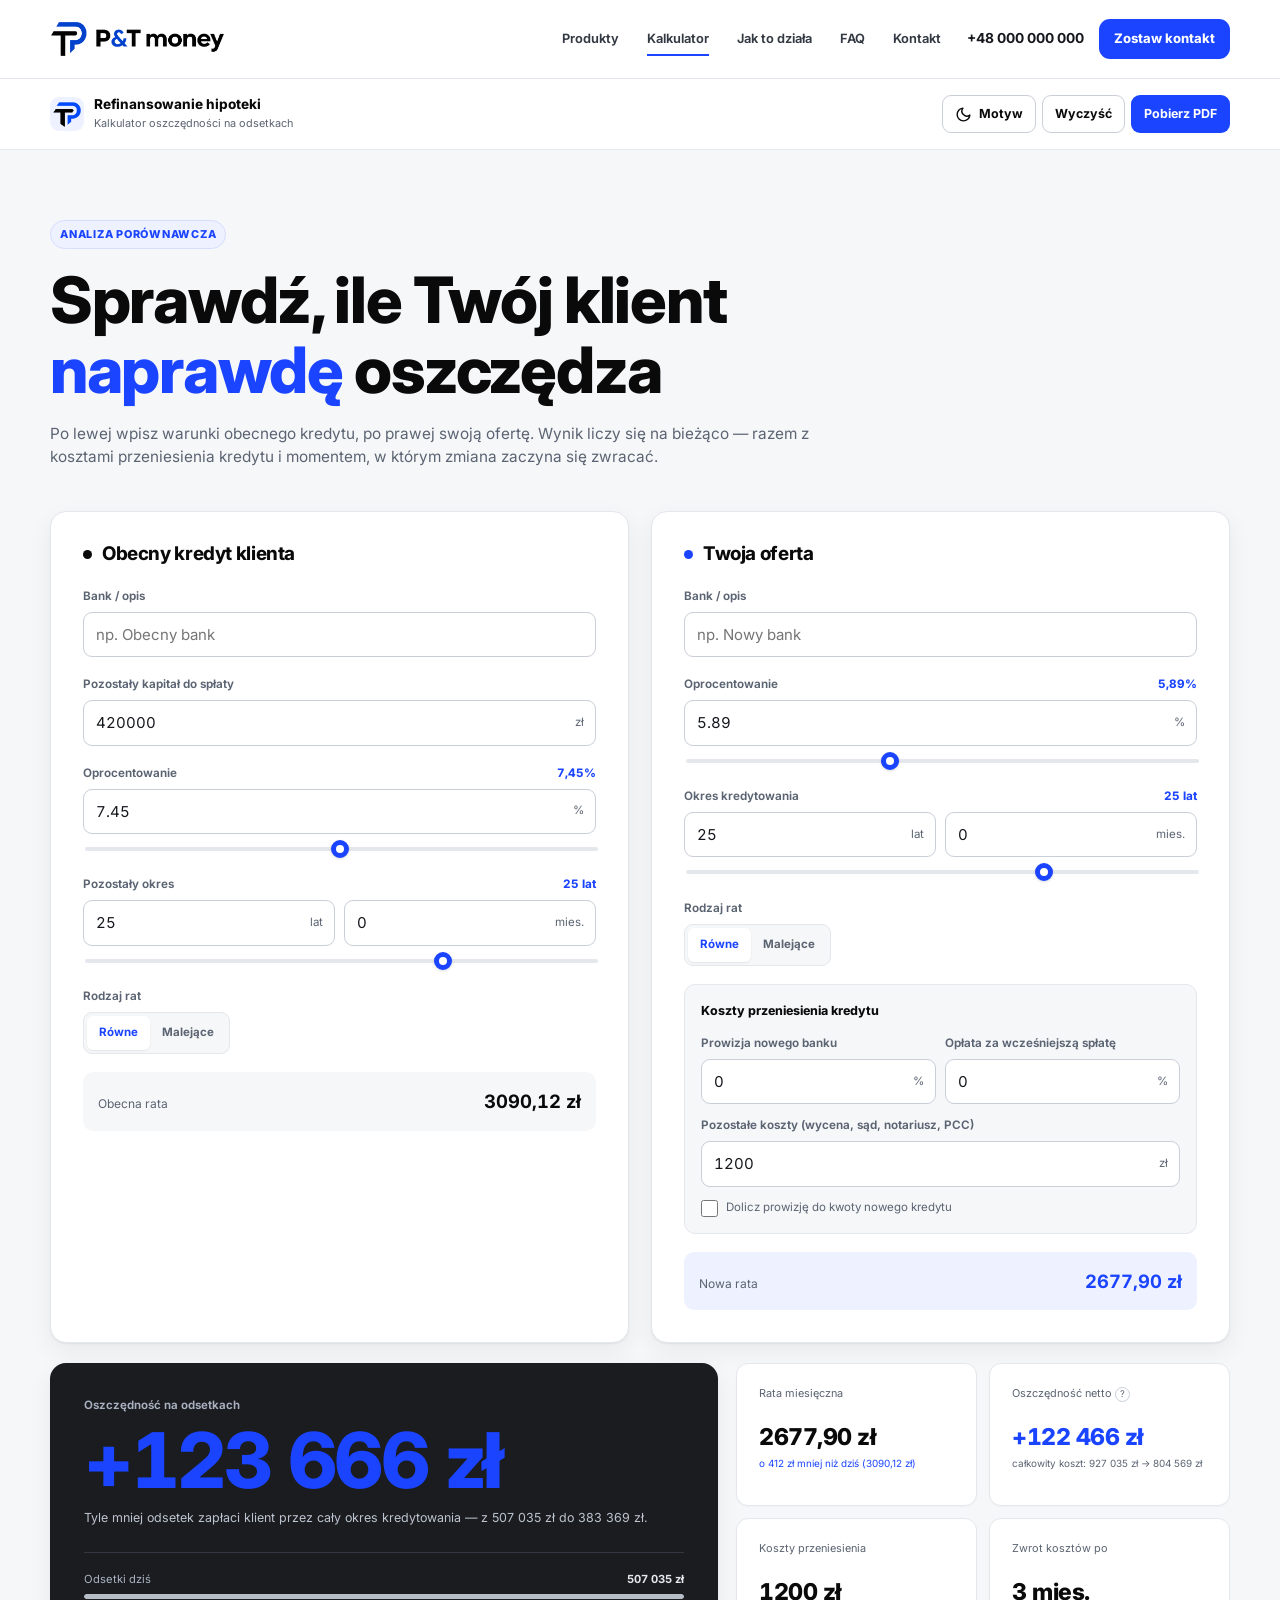
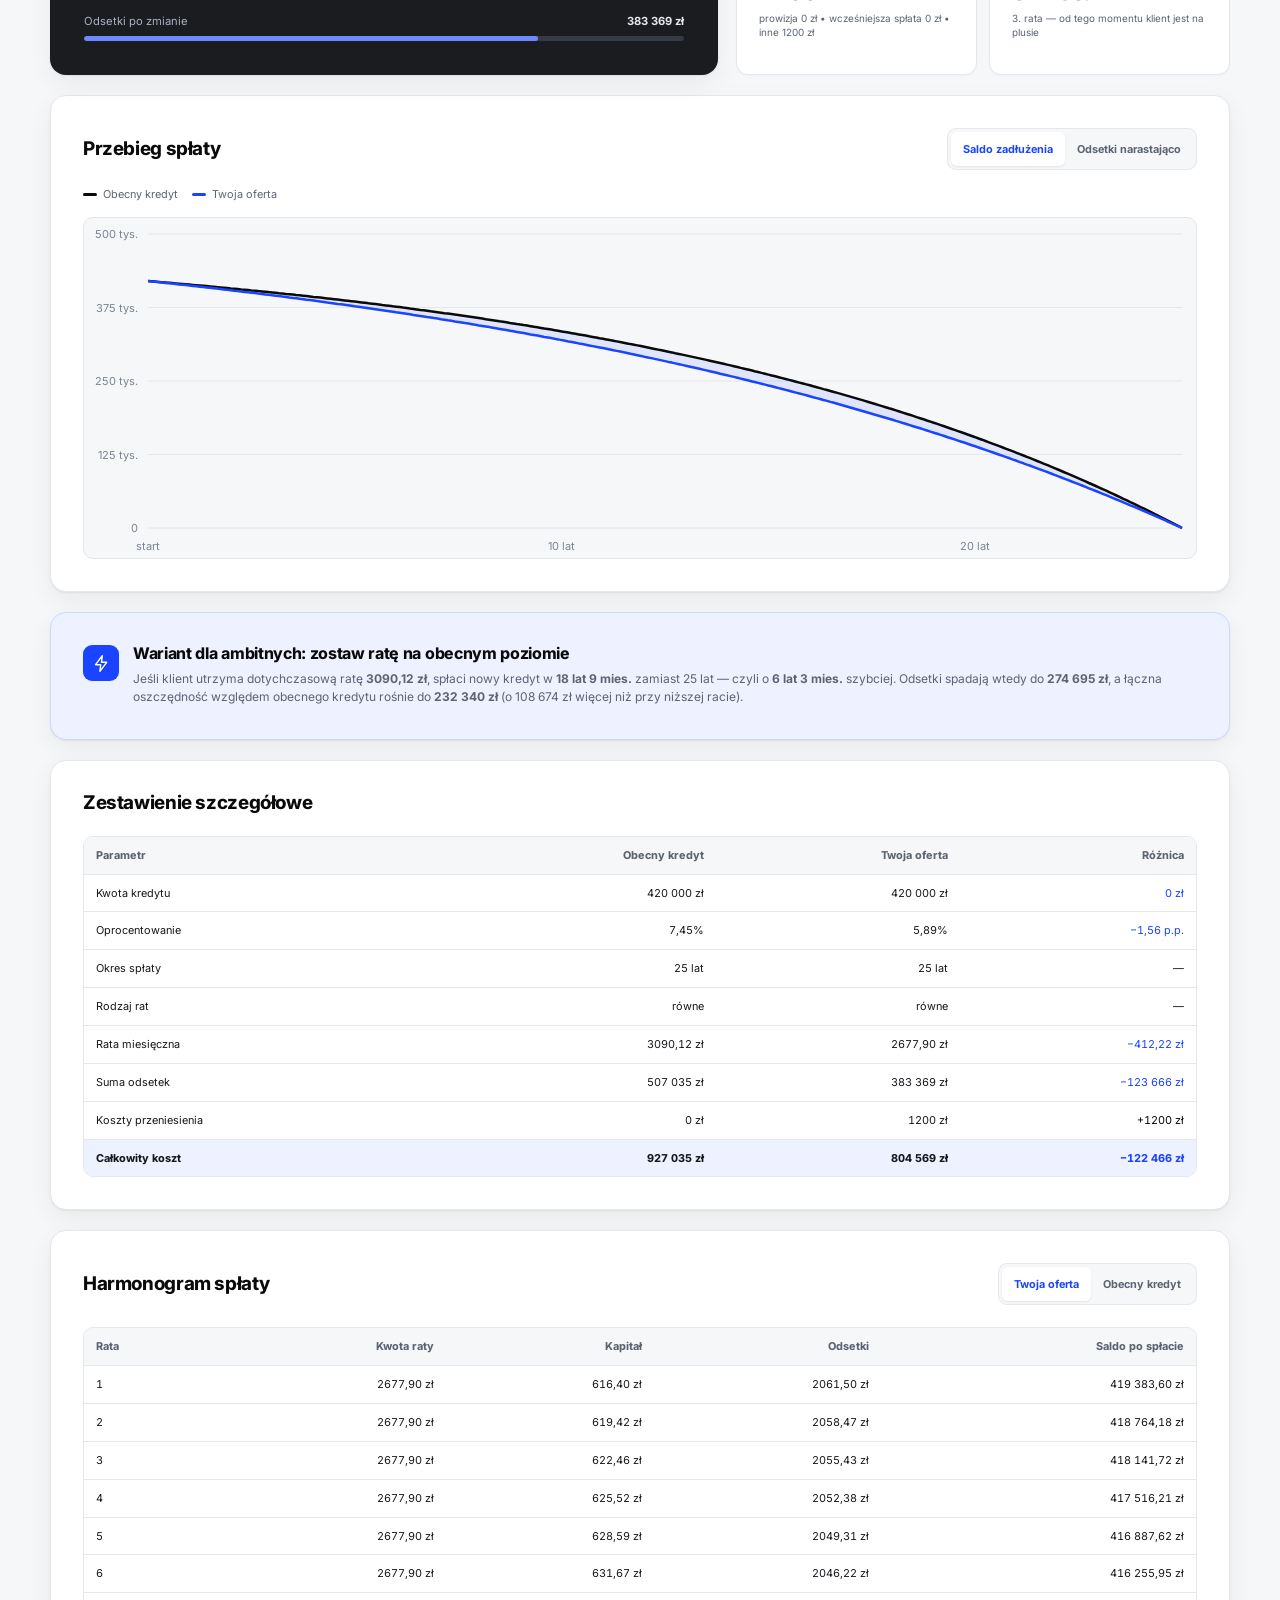
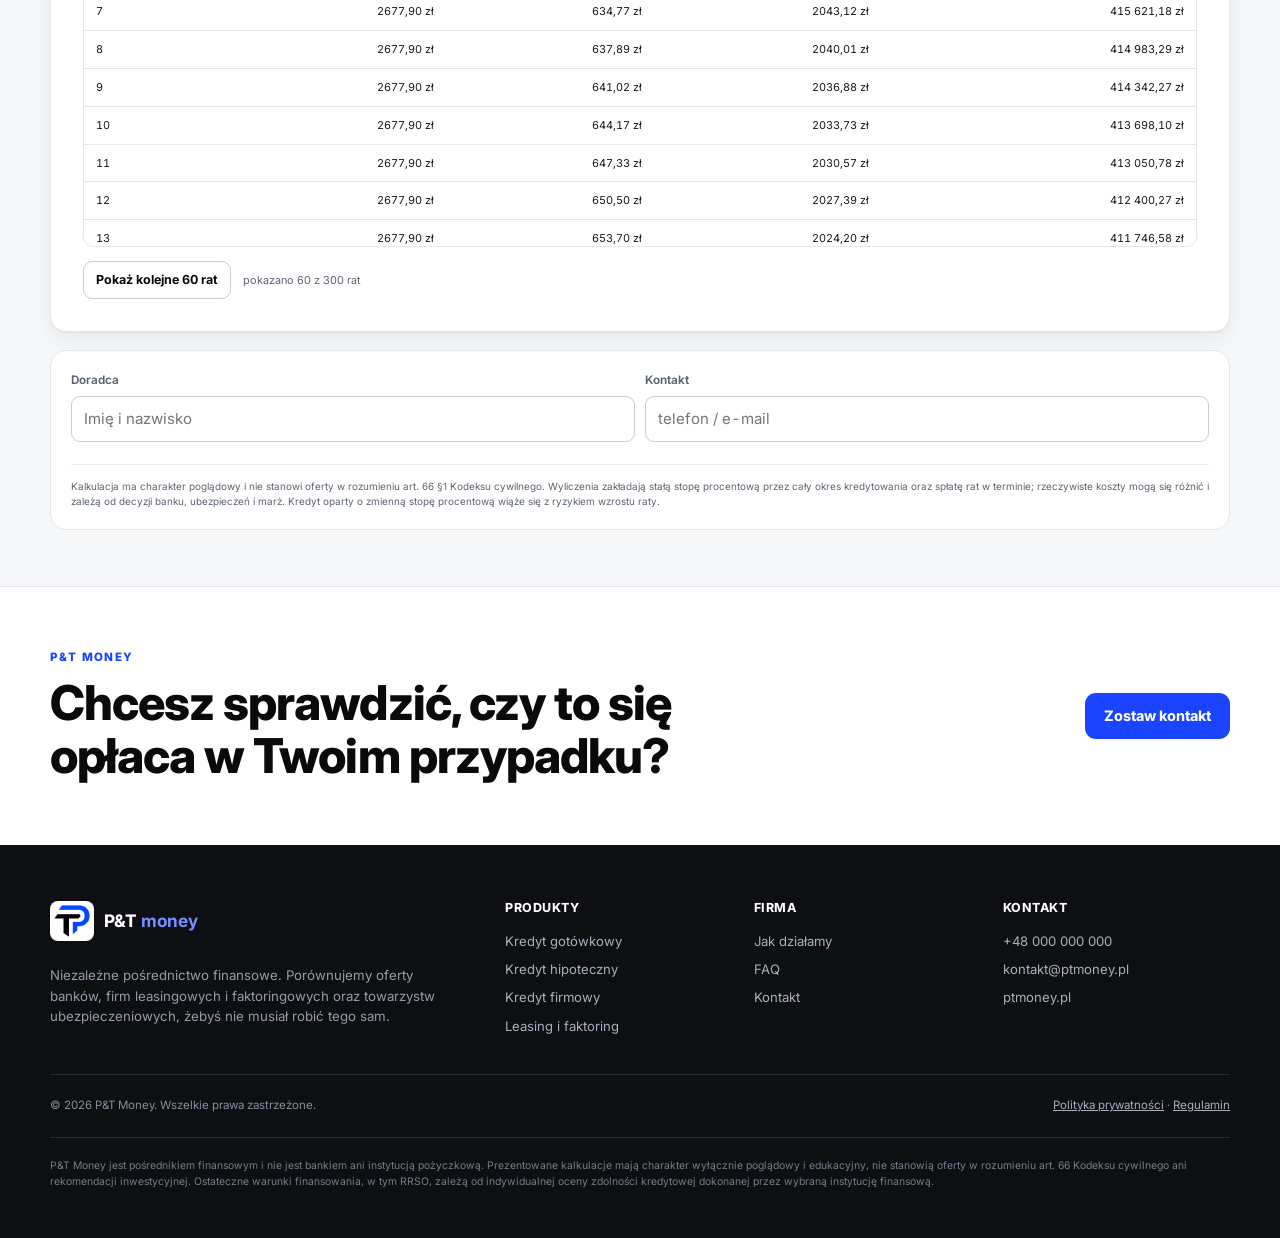
==== kalkulator.html @ 459fb67f "Add files via upload" ====
<!doctype html>
<html lang="pl">
<head>
  <meta charset="utf-8">
  <meta name="viewport" content="width=device-width, initial-scale=1">
  <title>Kalkulator refinansowania kredytu hipotecznego — P&amp;T Money</title>
  <meta name="description" content="Porównaj obecny kredyt hipoteczny z nową ofertą i zobacz, ile oszczędzasz na odsetkach, kosztach oraz kiedy refinansowanie zaczyna się zwracać.">
  <meta name="theme-color" content="#FFFFFF">
  <meta property="og:type" content="website">
  <meta property="og:locale" content="pl_PL">
  <meta property="og:title" content="Kalkulator refinansowania kredytu hipotecznego — P&amp;T Money">
  <meta property="og:description" content="Porównaj obecny kredyt hipoteczny z nową ofertą i policz realną oszczędność po kosztach przeniesienia.">
  <meta property="og:image" content="logo-horizontal.png">
  <link rel="preconnect" href="https://fonts.googleapis.com">
  <link rel="preconnect" href="https://fonts.gstatic.com" crossorigin>
  <link href="https://fonts.googleapis.com/css2?family=Inter:wght@400;500;600;700;800&amp;display=swap" rel="stylesheet">
  <link rel="stylesheet" href="kalkulator.css">
  <script type="application/ld+json">
  {
    "@context": "https://schema.org",
    "@type": "FinancialService",
    "name": "P&T Money",
    "url": "https://ptmoney.pl/",
    "email": "kontakt@ptmoney.pl",
    "telephone": "+48 000 000 000",
    "areaServed": {"@type": "Country", "name": "Polska"}
  }
  </script>
</head>
<body>
  <a class="skip-link" href="#calculatorMain">Przejdź do kalkulatora</a>

  <header class="site-header" id="top">
    <div class="site-container header-inner">
      <a class="site-brand" href="index.html" aria-label="P&amp;T Money — strona główna"><img src="logo-horizontal.png" alt="P&amp;T Money" width="174" height="36"></a>
      <nav class="desktop-nav" aria-label="Główna nawigacja">
        <a href="index.html#produkty">Produkty</a>
        <a href="kalkulator.html" aria-current="page">Kalkulator</a>
        <a href="index.html#jak-to-dziala">Jak to działa</a>
        <a href="index.html#faq">FAQ</a>
        <a href="index.html#kontakt">Kontakt</a>
      </nav>
      <div class="header-actions">
        <a class="header-phone" href="tel:+48000000000" aria-label="Zadzwoń: +48 000 000 000">+48 000 000 000</a>
        <a class="site-btn site-btn--primary site-btn--header" href="index.html#kontakt">Zostaw kontakt</a>
        <button class="menu-toggle" id="menuToggle" type="button" aria-label="Otwórz menu" aria-expanded="false" aria-controls="mobileNav"><span></span><span></span><span></span></button>
      </div>
    </div>
    <nav class="mobile-nav" id="mobileNav" aria-label="Nawigacja mobilna" hidden>
      <div class="site-container mobile-nav-inner">
        <a href="index.html#produkty">Produkty</a><a href="kalkulator.html">Kalkulator</a><a href="index.html#jak-to-dziala">Jak to działa</a><a href="index.html#faq">FAQ</a><a href="index.html#kontakt">Kontakt</a><a href="tel:+48000000000">Zadzwoń</a>
      </div>
    </nav>
  </header>

  <div class="calc-toolbar" aria-label="Narzędzia kalkulatora">
    <div class="wrap topbar__inner">
      <div class="brand">
        <div class="brand__mark" aria-hidden="true"><img src="logo-mark.png" alt=""></div>
        <div><div class="brand__name">Refinansowanie hipoteki</div><div class="brand__sub">Kalkulator oszczędności na odsetkach</div></div>
      </div>
      <div class="topbar__actions">
        <button class="btn btn--ghost" id="themeBtn" type="button" title="Zmień motyw" aria-label="Zmień motyw"><span class="ico" id="themeIco" aria-hidden="true"></span><span class="btn__txt">Motyw</span></button>
        <button class="btn btn--ghost" id="resetBtn" type="button">Wyczyść</button>
        <button class="btn btn--primary" id="printBtn" type="button">Pobierz PDF</button>
      </div>
    </div>
  </div>

  <main class="wrap" id="calculatorMain">
    <section class="hero">
      <span class="pill">Analiza porównawcza</span>
      <h1>Sprawdź, ile Twój klient <em>naprawdę</em> oszczędza</h1>
      <p>Po lewej wpisz warunki obecnego kredytu, po prawej swoją ofertę. Wynik liczy się na bieżąco — razem z kosztami przeniesienia kredytu i momentem, w którym zmiana zaczyna się zwracać.</p>
    </section>

    <section class="grid-2" aria-label="Dane wejściowe">
      <article class="card card--current">
        <div class="card__head"><span class="dot dot--current"></span><h2>Obecny kredyt klienta</h2></div>
        <label class="field"><span class="field__lab">Bank / opis</span><input type="text" id="cName" placeholder="np. Obecny bank" autocomplete="off"></label>
        <label class="field"><span class="field__lab">Pozostały kapitał do spłaty</span><div class="input-unit"><input type="number" id="cAmount" value="420000" min="0" step="1000" inputmode="numeric"><span class="unit">zł</span></div></label>
        <div class="field"><span class="field__lab">Oprocentowanie <b class="val" id="cRateVal">7,45%</b></span><div class="input-unit"><input type="number" id="cRate" value="7.45" min="0" max="25" step="0.01" inputmode="decimal"><span class="unit">%</span></div><input type="range" class="slider" id="cRateS" value="7.45" min="0" max="15" step="0.05" aria-label="Oprocentowanie obecne"></div>
        <div class="field"><span class="field__lab">Pozostały okres <b class="val" id="cTermVal">25 lat</b></span><div class="row-2"><div class="input-unit"><input type="number" id="cYears" value="25" min="0" max="40" step="1" inputmode="numeric"><span class="unit">lat</span></div><div class="input-unit"><input type="number" id="cMonths" value="0" min="0" max="11" step="1" inputmode="numeric"><span class="unit">mies.</span></div></div><input type="range" class="slider" id="cYearsS" value="25" min="1" max="35" step="1" aria-label="Okres obecny"></div>
        <div class="field"><span class="field__lab">Rodzaj rat</span><div class="seg" id="cType" role="group" aria-label="Rodzaj rat obecnego kredytu"><button type="button" class="seg__btn is-on" data-v="annuity">Równe</button><button type="button" class="seg__btn" data-v="decreasing">Malejące</button></div></div>
        <div class="mini"><span>Obecna rata</span><b id="cPayment">—</b></div>
      </article>

      <article class="card card--new">
        <div class="card__head"><span class="dot dot--new"></span><h2>Twoja oferta</h2></div>
        <label class="field"><span class="field__lab">Bank / opis</span><input type="text" id="nName" placeholder="np. Nowy bank" autocomplete="off"></label>
        <div class="field"><span class="field__lab">Oprocentowanie <b class="val" id="nRateVal">5,89%</b></span><div class="input-unit"><input type="number" id="nRate" value="5.89" min="0" max="25" step="0.01" inputmode="decimal"><span class="unit">%</span></div><input type="range" class="slider" id="nRateS" value="5.89" min="0" max="15" step="0.05" aria-label="Oprocentowanie nowe"></div>
        <div class="field"><span class="field__lab">Okres kredytowania <b class="val" id="nTermVal">25 lat</b></span><div class="row-2"><div class="input-unit"><input type="number" id="nYears" value="25" min="0" max="40" step="1" inputmode="numeric"><span class="unit">lat</span></div><div class="input-unit"><input type="number" id="nMonths" value="0" min="0" max="11" step="1" inputmode="numeric"><span class="unit">mies.</span></div></div><input type="range" class="slider" id="nYearsS" value="25" min="1" max="35" step="1" aria-label="Okres nowy"></div>
        <div class="field"><span class="field__lab">Rodzaj rat</span><div class="seg" id="nType" role="group" aria-label="Rodzaj rat nowego kredytu"><button type="button" class="seg__btn is-on" data-v="annuity">Równe</button><button type="button" class="seg__btn" data-v="decreasing">Malejące</button></div></div>
        <div class="costs"><div class="costs__head">Koszty przeniesienia kredytu</div><div class="row-2"><label class="field field--tight"><span class="field__lab">Prowizja nowego banku</span><div class="input-unit"><input type="number" id="nFeePct" value="0" min="0" max="10" step="0.1" inputmode="decimal"><span class="unit">%</span></div></label><label class="field field--tight"><span class="field__lab">Opłata za wcześniejszą spłatę</span><div class="input-unit"><input type="number" id="cEarlyPct" value="0" min="0" max="10" step="0.1" inputmode="decimal"><span class="unit">%</span></div></label></div><label class="field field--tight"><span class="field__lab">Pozostałe koszty (wycena, sąd, notariusz, PCC)</span><div class="input-unit"><input type="number" id="nOther" value="1200" min="0" step="100" inputmode="numeric"><span class="unit">zł</span></div></label><label class="check"><input type="checkbox" id="nCredited"><span>Dolicz prowizję do kwoty nowego kredytu</span></label></div>
        <div class="mini mini--new"><span>Nowa rata</span><b id="nPayment">—</b></div>
      </article>
    </section>

    <section class="results" aria-label="Wyniki">
      <div class="headline" id="headline"><div class="headline__lab">Oszczędność na odsetkach</div><div class="headline__big" id="hSavings">—</div><div class="headline__sub" id="hSub">Uzupełnij dane, aby zobaczyć wynik</div><div class="headline__bars"><div class="hbar"><div class="hbar__lab"><span>Odsetki dziś</span><b id="hIntA">—</b></div><div class="hbar__track"><i class="hbar__fill hbar__fill--a" id="hFillA"></i></div></div><div class="hbar"><div class="hbar__lab"><span>Odsetki po zmianie</span><b id="hIntB">—</b></div><div class="hbar__track"><i class="hbar__fill hbar__fill--b" id="hFillB"></i></div></div></div></div>
      <div class="kpis"><div class="kpi"><div class="kpi__lab">Rata miesięczna</div><div class="kpi__val" id="kPay">—</div><div class="kpi__note" id="kPayNote">—</div></div><div class="kpi"><div class="kpi__lab">Oszczędność netto <span class="hint" title="Oszczędność na odsetkach pomniejszona o koszty przeniesienia kredytu">?</span></div><div class="kpi__val" id="kNet">—</div><div class="kpi__note" id="kNetNote">—</div></div><div class="kpi"><div class="kpi__lab">Koszty przeniesienia</div><div class="kpi__val" id="kCost">—</div><div class="kpi__note" id="kCostNote">—</div></div><div class="kpi"><div class="kpi__lab">Zwrot kosztów po</div><div class="kpi__val" id="kBE">—</div><div class="kpi__note" id="kBENote">—</div></div></div>
    </section>

    <section class="card card--wide"><div class="card__head card__head--row"><h2>Przebieg spłaty</h2><div class="seg seg--sm" id="chartMode" role="group" aria-label="Tryb wykresu"><button type="button" class="seg__btn is-on" data-v="balance">Saldo zadłużenia</button><button type="button" class="seg__btn" data-v="interest">Odsetki narastająco</button></div></div><div class="legend"><span><i class="lg lg--a"></i><span id="legA">Obecny kredyt</span></span><span><i class="lg lg--b"></i><span id="legB">Twoja oferta</span></span></div><div class="chart-box"><svg id="chart" viewBox="0 0 900 340" preserveAspectRatio="none" role="img" aria-label="Wykres porównawczy"></svg><div class="tip" id="tip" hidden></div></div></section>

    <section class="card card--wide bonus" id="bonus" hidden><div class="bonus__ico" aria-hidden="true"><svg viewBox="0 0 24 24" fill="none" stroke="currentColor" stroke-width="1.8" stroke-linecap="round" stroke-linejoin="round"><path d="M13 2 4.5 13.5H11l-1 8.5 8.5-11.5H12l1-8.5Z"></path></svg></div><div class="bonus__body"><h3>Wariant dla ambitnych: zostaw ratę na obecnym poziomie</h3><p id="bonusTxt">—</p></div></section>

    <section class="card card--wide"><div class="card__head"><h2>Zestawienie szczegółowe</h2></div><div class="table-scroll"><table class="cmp"><thead><tr><th>Parametr</th><th id="thA">Obecny kredyt</th><th id="thB">Twoja oferta</th><th>Różnica</th></tr></thead><tbody id="cmpBody"></tbody></table></div></section>

    <section class="card card--wide"><div class="card__head card__head--row"><h2>Harmonogram spłaty</h2><div class="seg seg--sm" id="schedMode" role="group" aria-label="Harmonogram kredytu"><button type="button" class="seg__btn is-on" data-v="B">Twoja oferta</button><button type="button" class="seg__btn" data-v="A">Obecny kredyt</button></div></div><div class="table-scroll table-scroll--tall"><table class="sched"><thead><tr><th>Rata</th><th>Kwota raty</th><th>Kapitał</th><th>Odsetki</th><th>Saldo po spłacie</th></tr></thead><tbody id="schedBody"></tbody></table></div><div class="more"><button type="button" class="btn btn--ghost" id="moreBtn">Pokaż kolejne 60 rat</button><span class="more__info" id="moreInfo"></span></div></section>

    <footer class="foot calc-print-foot"><div class="foot__adv"><label class="field field--tight"><span class="field__lab">Doradca</span><input type="text" id="advName" placeholder="Imię i nazwisko" autocomplete="off"></label><label class="field field--tight"><span class="field__lab">Kontakt</span><input type="text" id="advContact" placeholder="telefon / e-mail" autocomplete="off"></label></div><p class="disclaimer">Kalkulacja ma charakter poglądowy i nie stanowi oferty w rozumieniu art. 66 §1 Kodeksu cywilnego. Wyliczenia zakładają stałą stopę procentową przez cały okres kredytowania oraz spłatę rat w terminie; rzeczywiste koszty mogą się różnić i zależą od decyzji banku, ubezpieczeń i marż. Kredyt oparty o zmienną stopę procentową wiąże się z ryzykiem wzrostu raty.</p></footer>
  </main>

  <section class="calc-cta" aria-labelledby="calcCtaTitle"><div class="site-container calc-cta-inner"><div><p class="site-eyebrow">P&amp;T Money</p><h2 id="calcCtaTitle">Chcesz sprawdzić, czy to się opłaca w Twoim przypadku?</h2></div><a class="site-btn site-btn--primary" href="index.html#kontakt">Zostaw kontakt</a></div></section>

  <footer class="site-footer">
    <div class="site-container">
      <div class="footer-grid">
        <div class="footer-brand"><a class="footer-logo" href="index.html" aria-label="P&amp;T Money — strona główna"><img src="logo-mark.png" alt="" width="46" height="42"><span>P&amp;T <strong>money</strong></span></a><p>Niezależne pośrednictwo finansowe. Porównujemy oferty banków, firm leasingowych i faktoringowych oraz towarzystw ubezpieczeniowych, żebyś nie musiał robić tego sam.</p></div>
        <div class="footer-col"><h2>Produkty</h2><a href="index.html#produkty">Kredyt gotówkowy</a><a href="index.html#produkty">Kredyt hipoteczny</a><a href="index.html#produkty">Kredyt firmowy</a><a href="index.html#produkty">Leasing i faktoring</a></div>
        <div class="footer-col"><h2>Firma</h2><a href="index.html#jak-to-dziala">Jak działamy</a><a href="index.html#faq">FAQ</a><a href="index.html#kontakt">Kontakt</a></div>
        <div class="footer-col"><h2>Kontakt</h2><a href="tel:+48000000000">+48 000 000 000</a><a href="mailto:kontakt@ptmoney.pl">kontakt@ptmoney.pl</a><a href="https://ptmoney.pl/">ptmoney.pl</a></div>
      </div>
      <div class="footer-bottom"><p>© 2026 P&amp;T Money. Wszelkie prawa zastrzeżone.</p><p><a href="polityka-prywatnosci.html">Polityka prywatności</a> · <a href="regulamin.html">Regulamin</a></p></div>
      <p class="footer-disclaimer">P&amp;T Money jest pośrednikiem finansowym i nie jest bankiem ani instytucją pożyczkową. Prezentowane kalkulacje mają charakter wyłącznie poglądowy i edukacyjny, nie stanowią oferty w rozumieniu art. 66 Kodeksu cywilnego ani rekomendacji inwestycyjnej. Ostateczne warunki finansowania, w tym RRSO, zależą od indywidualnej oceny zdolności kredytowej dokonanej przez wybraną instytucję finansową.</p>
    </div>
  </footer>

  <div class="mobile-bottom-bar"><a class="site-btn site-btn--ghost" href="tel:+48000000000">Zadzwoń</a><a class="site-btn site-btn--primary" href="index.html#kontakt">Zostaw kontakt</a></div>

  <script>
    (() => {
      const btn = document.getElementById('menuToggle');
      const nav = document.getElementById('mobileNav');
      if (!btn || !nav) return;
      const close = () => { btn.setAttribute('aria-expanded','false'); btn.setAttribute('aria-label','Otwórz menu'); nav.hidden = true; document.body.classList.remove('menu-open'); };
      btn.addEventListener('click', () => { const open = btn.getAttribute('aria-expanded') === 'true'; btn.setAttribute('aria-expanded', String(!open)); btn.setAttribute('aria-label', open ? 'Otwórz menu' : 'Zamknij menu'); nav.hidden = open; document.body.classList.toggle('menu-open', !open); });
      nav.querySelectorAll('a').forEach(a => a.addEventListener('click', close));
      window.addEventListener('resize', () => { if (innerWidth >= 900) close(); }, { passive:true });
    })();
  </script>
  <script src="kalkulator.js"></script>
</body>
</html>
---- kalkulator.css ----
:root {
  --white: #FFFFFF;
  --off-white: #F6F7F9;
  --ink: #0A0A0B;
  --ink-soft: #1A1C20;
  --text: #16181D;
  --text-muted: #5B6472;
  --line: #E4E7EC;
  --line-strong: #C9CED7;
  --blue: #1A44FF;
  --blue-dark: #0F2FD4;
  --blue-tint: #EEF1FF;
  --surface: #FFFFFF;
  --surface-2: #F6F7F9;
  --ink-2: #343A43;
  --ink-3: #7A8493;
  --a: #0A0A0B;
  --b: #1A44FF;
  --shadow: 0 1px 2px rgba(10,10,11,.06), 0 8px 24px rgba(10,10,11,.06);
  --shadow-hover: 0 2px 4px rgba(10,10,11,.06), 0 16px 34px rgba(10,10,11,.09);
  --radius: 14px;
  --radius-lg: 16px;
  --ease: cubic-bezier(.22,.7,.2,1);
  --header-h: 72px;
}

[data-theme="dark"] {
  color-scheme: dark;
  --white: #111318;
  --off-white: #0D0F13;
  --ink: #F7F8FA;
  --ink-soft: #090A0D;
  --text: #EEF0F4;
  --text-muted: #A4ADBA;
  --line: #292D35;
  --line-strong: #3B414C;
  --blue: #6E89FF;
  --blue-dark: #8AA0FF;
  --blue-tint: #17204A;
  --surface: #14171C;
  --surface-2: #0F1116;
  --ink-2: #C8CED8;
  --ink-3: #8F98A6;
  --a: #D5D9E0;
  --b: #6E89FF;
  --shadow: 0 1px 2px rgba(0,0,0,.24), 0 8px 24px rgba(0,0,0,.18);
  --shadow-hover: 0 2px 4px rgba(0,0,0,.28), 0 16px 34px rgba(0,0,0,.24);
}

* { box-sizing: border-box; }
html { scroll-behavior: smooth; }
body {
  margin: 0;
  background: var(--off-white);
  color: var(--text);
  font-family: Inter, ui-sans-serif, system-ui, -apple-system, BlinkMacSystemFont, "Segoe UI", sans-serif;
  font-size: 15px;
  line-height: 1.55;
  -webkit-font-smoothing: antialiased;
  text-rendering: optimizeLegibility;
}
body.menu-open { overflow: hidden; }
button, input, select, textarea { font: inherit; }
a { color: inherit; }
img, svg { display: block; max-width: 100%; }
[hidden] { display: none !important; }
::selection { background: var(--blue); color: #fff; }

h1, h2, h3 { margin-top: 0; color: var(--ink); letter-spacing: -.02em; line-height: 1.1; }
h1 { font-size: clamp(2.25rem, 7vw, 4rem); font-weight: 800; }
h2 { font-size: 1.18rem; font-weight: 750; }
h3 { font-size: 1rem; font-weight: 750; }
:focus-visible { outline: 3px solid color-mix(in srgb, var(--blue) 32%, transparent); outline-offset: 3px; }

.wrap { width: min(100% - 32px, 1180px); margin-inline: auto; }
.site-container { width: min(100% - 32px, 1180px); margin-inline: auto; }
.skip-link { position: fixed; z-index: 1000; left: 16px; top: 12px; transform: translateY(-160%); padding: 10px 14px; border-radius: 8px; background: var(--ink-soft); color: #fff; font-weight: 700; text-decoration: none; }
.skip-link:focus { transform: translateY(0); }

/* Shared site header */
.site-header { position: sticky; top: 0; z-index: 500; min-height: var(--header-h); background: color-mix(in srgb, var(--white) 92%, transparent); border-bottom: 1px solid var(--line); backdrop-filter: blur(16px); -webkit-backdrop-filter: blur(16px); }
.header-inner { min-height: var(--header-h); display: flex; align-items: center; justify-content: space-between; gap: 18px; }
.site-brand { display: inline-flex; align-items: center; flex: 0 0 auto; text-decoration: none; }
.site-brand img { height: 34px; width: auto; }
[data-theme="dark"] .site-brand { padding: 4px 7px; border-radius: 8px; background: #fff; }
.desktop-nav { display: none; }
.header-actions { margin-left: auto; display: flex; align-items: center; gap: 10px; }
.header-phone { display: none; font-size: .86rem; font-weight: 700; text-decoration: none; }
.site-btn { min-height: 46px; display: inline-flex; align-items: center; justify-content: center; border: 1px solid transparent; border-radius: 11px; padding: 12px 18px; font-size: .9rem; font-weight: 750; line-height: 1; text-decoration: none; cursor: pointer; transition: transform .2s var(--ease), background .2s var(--ease), border-color .2s var(--ease); }
.site-btn:hover { transform: translateY(-2px); }
.site-btn--primary { background: var(--blue); color: #fff; }
.site-btn--primary:hover { background: var(--blue-dark); }
.site-btn--ghost { background: var(--surface); color: var(--ink); border-color: var(--line-strong); }
.site-btn--header { display: none; min-height: 40px; padding: 10px 14px; font-size: .82rem; }
.menu-toggle { width: 44px; height: 44px; display: grid; place-content: center; gap: 5px; border: 1px solid var(--line); border-radius: 10px; background: var(--surface); cursor: pointer; }
.menu-toggle span { width: 20px; height: 1.5px; background: var(--ink); transition: transform .22s var(--ease), opacity .22s var(--ease); }
.menu-toggle[aria-expanded="true"] span:nth-child(1) { transform: translateY(6.5px) rotate(45deg); }
.menu-toggle[aria-expanded="true"] span:nth-child(2) { opacity: 0; }
.menu-toggle[aria-expanded="true"] span:nth-child(3) { transform: translateY(-6.5px) rotate(-45deg); }
.mobile-nav { background: var(--surface); border-top: 1px solid var(--line); box-shadow: var(--shadow); }
.mobile-nav-inner { padding-block: 10px 18px; display: grid; }
.mobile-nav a { padding: 13px 4px; border-bottom: 1px solid var(--line); font-weight: 650; text-decoration: none; }
.mobile-nav a:last-child { border-bottom: 0; color: var(--blue); }

/* Calculator toolbar */
.calc-toolbar { position: relative; z-index: 50; background: var(--surface); border-bottom: 1px solid var(--line); }
.topbar__inner { min-height: 70px; display: flex; align-items: center; justify-content: space-between; gap: 14px; padding-block: 10px; }
.brand { min-width: 0; display: flex; align-items: center; gap: 10px; }
.brand__mark { width: 34px; height: 34px; flex: 0 0 auto; display: grid; place-items: center; border-radius: 9px; background: var(--blue-tint); overflow: hidden; }
.brand__mark img { width: 28px; height: 25px; object-fit: contain; }
.brand__name { color: var(--ink); font-size: .85rem; font-weight: 750; line-height: 1.2; }
.brand__sub { display: none; color: var(--text-muted); font-size: .68rem; margin-top: 2px; }
.topbar__actions { display: flex; align-items: center; gap: 6px; }
.btn { min-height: 38px; display: inline-flex; align-items: center; justify-content: center; gap: 7px; padding: 9px 12px; border: 1px solid transparent; border-radius: 9px; font-size: .78rem; font-weight: 700; line-height: 1; cursor: pointer; transition: transform .2s var(--ease), border-color .2s var(--ease), background .2s var(--ease), color .2s var(--ease); }
.btn:hover { transform: translateY(-1px); }
.btn--primary { background: var(--blue); color: #fff; }
.btn--primary:hover { background: var(--blue-dark); }
.btn--ghost { background: var(--surface); color: var(--ink); border-color: var(--line-strong); }
.btn--ghost:hover { border-color: var(--blue); color: var(--blue); }
.ico { width: 17px; height: 17px; }
.btn__txt { display: none; }

/* Calculator hero */
.hero { padding: 54px 0 34px; }
.pill { display: inline-flex; align-items: center; min-height: 28px; margin-bottom: 16px; padding: 5px 9px; border: 1px solid #D6DEFF; border-radius: 999px; background: var(--blue-tint); color: var(--blue); font-size: .68rem; font-weight: 800; letter-spacing: .07em; text-transform: uppercase; }
.hero h1 { max-width: 870px; margin-bottom: 16px; }
.hero h1 em { color: var(--blue); font-style: normal; }
.hero > p { max-width: 780px; margin: 0; color: var(--text-muted); font-size: .96rem; }

/* Cards + fields */
.grid-2 { display: grid; gap: 16px; }
.card { background: var(--surface); border: 1px solid var(--line); border-radius: var(--radius-lg); box-shadow: var(--shadow); }
.grid-2 > .card { padding: 20px; }
.card__head { display: flex; align-items: center; gap: 10px; margin-bottom: 22px; }
.card__head h2 { margin: 0; }
.card__head--row { align-items: flex-start; justify-content: space-between; flex-direction: column; }
.dot { width: 9px; height: 9px; flex: 0 0 auto; border-radius: 50%; }
.dot--current { background: var(--ink); }
.dot--new { background: var(--blue); }
.field { display: block; margin-bottom: 18px; }
.field--tight { margin-bottom: 12px; }
.field__lab { display: flex; align-items: baseline; justify-content: space-between; gap: 10px; margin-bottom: 7px; color: var(--text-muted); font-size: .73rem; font-weight: 650; }
.val { color: var(--blue); font-weight: 750; font-variant-numeric: tabular-nums; }
.field input[type="text"], .field input[type="number"] { width: 100%; min-height: 44px; padding: 10px 12px; border: 1px solid var(--line-strong); border-radius: 9px; outline: none; background: var(--surface); color: var(--text); font-variant-numeric: tabular-nums; transition: border-color .18s var(--ease), box-shadow .18s var(--ease); }
.field input[type="text"]:focus, .field input[type="number"]:focus { border-color: var(--blue); box-shadow: 0 0 0 3px color-mix(in srgb, var(--blue) 11%, transparent); }
.input-unit { position: relative; }
.input-unit input { padding-right: 52px !important; }
.unit { position: absolute; right: 12px; top: 50%; transform: translateY(-50%); color: var(--text-muted); font-size: .72rem; pointer-events: none; }
.row-2 { display: grid; grid-template-columns: repeat(2, minmax(0, 1fr)); gap: 9px; }
.slider { --range-progress: 50%; width: 100%; height: 4px; margin-top: 10px; appearance: none; -webkit-appearance: none; border-radius: 99px; outline: 0; background: var(--line); }
.slider::-webkit-slider-thumb { -webkit-appearance: none; width: 18px; height: 18px; border-radius: 50%; background: var(--surface); border: 5px solid var(--blue); box-shadow: 0 1px 3px rgba(10,10,11,.14); cursor: pointer; }
.slider::-moz-range-thumb { width: 10px; height: 10px; border-radius: 50%; background: var(--surface); border: 5px solid var(--blue); cursor: pointer; }
.seg { display: inline-flex; max-width: 100%; padding: 3px; border: 1px solid var(--line); border-radius: 9px; background: var(--surface-2); }
.seg__btn { min-height: 34px; border: 0; border-radius: 6px; padding: 7px 12px; background: transparent; color: var(--text-muted); font-size: .72rem; font-weight: 700; cursor: pointer; white-space: nowrap; }
.seg__btn.is-on { background: var(--surface); color: var(--blue); box-shadow: 0 1px 2px rgba(10,10,11,.08); }
.seg--sm .seg__btn { font-size: .68rem; }
.costs { margin: 6px 0 18px; padding: 16px; border: 1px solid var(--line); border-radius: 11px; background: var(--surface-2); }
.costs__head { margin-bottom: 14px; color: var(--ink); font-size: .78rem; font-weight: 750; }
.check { display: flex; align-items: flex-start; gap: 8px; color: var(--text-muted); font-size: .72rem; line-height: 1.45; cursor: pointer; }
.check input { width: 17px; height: 17px; margin: 1px 0 0; flex: 0 0 auto; accent-color: var(--blue); }
.mini { display: flex; align-items: baseline; justify-content: space-between; gap: 12px; margin-top: 10px; padding: 15px; border-radius: 10px; background: var(--surface-2); }
.mini span { color: var(--text-muted); font-size: .75rem; }
.mini b { color: var(--ink); font-size: 1.15rem; font-variant-numeric: tabular-nums; }
.mini--new { background: var(--blue-tint); }
.mini--new b { color: var(--blue); }

/* Results */
.results { display: grid; gap: 16px; margin-top: 16px; }
.headline { padding: 24px; border-radius: var(--radius-lg); background: var(--ink-soft); color: #fff; box-shadow: var(--shadow); }
.headline__lab { margin-bottom: 8px; color: #AAB2C1; font-size: .72rem; font-weight: 650; }
.headline__big { color: var(--blue) !important; font-size: clamp(2.4rem, 11vw, 4.8rem); font-weight: 800; line-height: .98; letter-spacing: -.045em; font-variant-numeric: tabular-nums; }
.headline__sub { max-width: 720px; margin-top: 10px; color: #BDC4CF; font-size: .78rem; }
.headline__bars { display: grid; gap: 14px; margin-top: 24px; padding-top: 18px; border-top: 1px solid #333741; }
.hbar__lab { display: flex; justify-content: space-between; gap: 12px; margin-bottom: 6px; color: #AAB2C1; font-size: .7rem; }
.hbar__lab b { color: #E4E7ED; font-variant-numeric: tabular-nums; }
.hbar__track { height: 5px; overflow: hidden; border-radius: 99px; background: #353A44; }
.hbar__fill { display: block; width: 0; height: 100%; border-radius: 99px; transition: width .35s var(--ease); }
.hbar__fill--a { background: #B7BDC7; }
.hbar__fill--b { background: #6E89FF; }
.kpis { display: grid; grid-template-columns: repeat(2, minmax(0,1fr)); gap: 10px; }
.kpi { min-width: 0; padding: 17px; border: 1px solid var(--line); border-radius: 12px; background: var(--surface); box-shadow: 0 1px 2px rgba(10,10,11,.03); }
.kpi__lab { min-height: 34px; color: var(--text-muted); font-size: .68rem; line-height: 1.35; }
.kpi__val { margin: 5px 0 6px; color: var(--ink); font-size: clamp(1.08rem, 5vw, 1.45rem); font-weight: 800; line-height: 1.1; letter-spacing: -.02em; font-variant-numeric: tabular-nums; overflow-wrap: anywhere; }
.kpi__note { color: var(--text-muted); font-size: .62rem; line-height: 1.4; }
.pos { color: var(--blue) !important; }
.neg { color: var(--ink) !important; }
.hint { display: inline-grid; width: 15px; height: 15px; place-items: center; border: 1px solid var(--line-strong); border-radius: 50%; font-size: .58rem; cursor: help; }

/* Wide content */
.card--wide { margin-top: 16px; padding: 20px; }
.legend { display: flex; flex-wrap: wrap; gap: 14px; margin: -6px 0 14px; color: var(--text-muted); font-size: .68rem; }
.legend > span { display: inline-flex; align-items: center; gap: 6px; }
.lg { width: 14px; height: 3px; border-radius: 99px; }
.lg--a { background: var(--a); }
.lg--b { background: var(--b); }
.chart-box { position: relative; min-height: 260px; overflow: hidden; border: 1px solid var(--line); border-radius: 10px; background: var(--surface-2); }
#chart { width: 100%; height: 300px; }
.tip { position: absolute; z-index: 5; max-width: min(260px, 80vw); transform: translate(-50%, calc(-100% - 12px)); padding: 9px 11px; border: 1px solid var(--line); border-radius: 8px; background: var(--surface); color: var(--text); box-shadow: var(--shadow-hover); font-size: .67rem; pointer-events: none; }
.tip__row { display: flex; align-items: center; gap: 5px; }
.tip__dot { width: 7px; height: 7px; border-radius: 50%; flex: 0 0 auto; }
.bonus { display: flex; align-items: flex-start; gap: 14px; border-color: #CDD7FF; background: var(--blue-tint); }
.bonus__ico { width: 36px; height: 36px; flex: 0 0 auto; display: grid; place-items: center; border-radius: 9px; background: var(--blue); color: #fff; }
.bonus__ico svg { width: 19px; height: 19px; }
.bonus__body h3 { margin-bottom: 7px; color: var(--ink); }
.bonus__body p { margin: 0; color: var(--text-muted); font-size: .75rem; }
.table-scroll { overflow: auto; border: 1px solid var(--line); border-radius: 10px; }
.table-scroll--tall { max-height: 520px; }
table { width: 100%; border-collapse: collapse; font-variant-numeric: tabular-nums; }
th, td { padding: 10px 12px; border-bottom: 1px solid var(--line); text-align: right; white-space: nowrap; font-size: .68rem; }
th { position: sticky; top: 0; z-index: 2; background: var(--surface-2); color: var(--text-muted); font-weight: 750; }
th:first-child, td:first-child { text-align: left; }
tbody tr:last-child td { border-bottom: 0; }
tbody tr:hover td { background: color-mix(in srgb, var(--blue-tint) 45%, transparent); }
.cmp .is-total td { background: var(--blue-tint); font-weight: 750; }
.more { display: flex; flex-wrap: wrap; align-items: center; gap: 12px; margin-top: 14px; }
.more__info { color: var(--text-muted); font-size: .68rem; }

/* Print footer inside calculator */
.foot { margin: 18px 0 56px; padding: 20px; border: 1px solid var(--line); border-radius: var(--radius-lg); background: var(--surface); }
.foot__adv { display: grid; gap: 10px; }
.disclaimer { margin: 10px 0 0; padding-top: 14px; border-top: 1px solid var(--line); color: var(--text-muted); font-size: .62rem; line-height: 1.55; }

/* CTA + site footer */
.calc-cta { padding: 62px 0; background: var(--surface); border-top: 1px solid var(--line); }
.calc-cta-inner { display: grid; gap: 24px; align-items: center; }
.site-eyebrow { margin: 0 0 10px; color: var(--blue); font-size: .72rem; font-weight: 800; letter-spacing: .12em; text-transform: uppercase; }
.calc-cta h2 { max-width: 760px; margin: 0; font-size: clamp(1.8rem, 6vw, 3rem); font-weight: 800; }
.site-footer { padding: 56px 0 96px; background: #0E0F12; color: #C9CFDA; }
.footer-grid { display: grid; gap: 36px; }
.footer-brand { max-width: 440px; }
.footer-logo { display: inline-flex; align-items: center; gap: 10px; color: #fff; text-decoration: none; font-size: 1.08rem; font-weight: 750; }
.footer-logo img { width: 44px; height: 40px; object-fit: contain; padding: 4px; border-radius: 8px; background: #fff; }
.footer-logo strong { color: #7690FF; }
.footer-brand p { margin: 18px 0 0; color: #949CAA; font-size: .83rem; }
.footer-col { display: grid; align-content: start; gap: 8px; }
.footer-col h2 { margin: 0 0 8px; color: #fff; font-size: .78rem; letter-spacing: .04em; text-transform: uppercase; }
.footer-col a { color: #A8B0BD; font-size: .82rem; text-decoration: none; }
.footer-col a:hover { color: #fff; }
.footer-bottom { display: grid; gap: 8px; margin-top: 38px; padding-top: 22px; border-top: 1px solid #272A31; color: #858E9D; font-size: .72rem; }
.footer-bottom p { margin: 0; }
.footer-bottom a { color: #A8B0BD; }
.footer-disclaimer { margin: 22px 0 0; padding-top: 20px; border-top: 1px solid #272A31; color: #747D8B; font-size: .65rem; line-height: 1.55; }
.mobile-bottom-bar { position: fixed; z-index: 450; left: 0; right: 0; bottom: 0; display: grid; grid-template-columns: .9fr 1.1fr; gap: 8px; padding: 10px 12px max(10px, env(safe-area-inset-bottom)); background: rgba(255,255,255,.95); border-top: 1px solid #E4E7EC; backdrop-filter: blur(14px); -webkit-backdrop-filter: blur(14px); }
.mobile-bottom-bar .site-btn { min-height: 44px; padding: 10px 12px; }

@media (min-width: 640px) {
  .wrap, .site-container { width: min(100% - 48px, 1180px); }
  .site-brand img { height: 36px; }
  .site-btn--header { display: inline-flex; }
  .brand__sub { display: block; }
  .btn__txt { display: inline; }
  .grid-2 { grid-template-columns: repeat(2, minmax(0,1fr)); gap: 18px; }
  .grid-2 > .card, .card--wide { padding: 24px; }
  .results { grid-template-columns: 1.15fr .85fr; gap: 18px; }
  .kpis { gap: 12px; }
  .headline { padding: 28px; }
  .card__head--row { flex-direction: row; align-items: center; }
  .foot__adv { grid-template-columns: repeat(2, minmax(0, 1fr)); }
  .calc-cta-inner { grid-template-columns: 1fr auto; }
  .footer-grid { grid-template-columns: 1.5fr 1fr 1fr; }
  .footer-brand { grid-column: 1 / -1; }
  .footer-bottom { grid-template-columns: 1fr auto; align-items: center; }
}

@media (min-width: 900px) {
  :root { --header-h: 78px; }
  .desktop-nav { display: flex; align-items: center; gap: 22px; margin-left: auto; }
  .desktop-nav a { position: relative; color: var(--ink-2); font-size: .8rem; font-weight: 650; text-decoration: none; }
  .desktop-nav a::after { content: ""; position: absolute; left: 0; right: 100%; bottom: -7px; height: 2px; background: var(--blue); transition: right .2s var(--ease); }
  .desktop-nav a:hover::after, .desktop-nav a[aria-current="page"]::after { right: 0; }
  .menu-toggle, .mobile-nav { display: none !important; }
  .header-actions { margin-left: 8px; }
  .header-phone { display: inline-block; }
  .hero { padding: 70px 0 42px; }
  .grid-2 > .card, .card--wide { padding: 28px; }
  .results { margin-top: 20px; }
  .card--wide { margin-top: 20px; }
  .kpis { grid-template-columns: repeat(2, minmax(0,1fr)); }
  .kpi { padding: 20px; }
  .chart-box { min-height: 340px; }
  #chart { height: 340px; }
  .footer-grid { grid-template-columns: 2fr 1fr 1fr 1.1fr; gap: 42px; }
  .footer-brand { grid-column: auto; }
  .mobile-bottom-bar { display: none; }
  .site-footer { padding-bottom: 48px; }
}

@media (min-width: 1180px) {
  .wrap, .site-container { width: min(100% - 64px, 1180px); }
  .desktop-nav { gap: 28px; }
  .header-actions { gap: 15px; }
  .grid-2 { gap: 22px; }
  .grid-2 > .card, .card--wide { padding: 32px; }
  .headline { padding: 34px; }
  .kpi { padding: 22px; }
}

@media (prefers-reduced-motion: reduce) {
  html { scroll-behavior: auto; }
  *, *::before, *::after { animation-duration: .001ms !important; animation-iteration-count: 1 !important; transition-duration: .001ms !important; }
}

@page { size: A4; margin: 12mm; }
@media print {
  :root, [data-theme="dark"] {
    --white: #fff; --off-white: #fff; --ink: #000; --ink-soft: #111; --text: #111; --text-muted: #555; --line: #D7D7D7; --line-strong: #BFBFBF; --blue: #1A44FF; --blue-dark: #0F2FD4; --blue-tint: #F2F4FF; --surface: #fff; --surface-2: #F7F7F7; --ink-2: #333; --ink-3: #666; --a: #111; --b: #1A44FF;
  }
  body { background: #fff; font-size: 10px; -webkit-print-color-adjust: exact; print-color-adjust: exact; }
  .site-header, .calc-toolbar, .calc-cta, .site-footer, .mobile-bottom-bar, .more { display: none !important; }
  .wrap { width: 100%; max-width: none; }
  .hero { padding: 0 0 5mm; }
  .hero h1 { font-size: 24px; }
  .hero > p { font-size: 9px; }
  .grid-2 { grid-template-columns: 1fr 1fr; gap: 4mm; }
  .grid-2 > .card, .card--wide, .headline, .kpi, .foot { box-shadow: none; break-inside: avoid; }
  .grid-2 > .card, .card--wide { padding: 4mm; }
  .results { grid-template-columns: 1.1fr .9fr; gap: 4mm; margin-top: 4mm; }
  .kpis { grid-template-columns: repeat(2, 1fr); }
  .card--wide { margin-top: 4mm; }
  .table-scroll, .table-scroll--tall { max-height: none; overflow: visible; }
  th { position: static; }
  th, td { padding: 4px 6px; font-size: 7px; }
  #chart { height: 60mm; }
  .chart-box { min-height: 60mm; }
  .foot { margin-bottom: 0; }
  .foot__adv { grid-template-columns: 1fr 1fr; }
  input, button { color: #000 !important; }
}
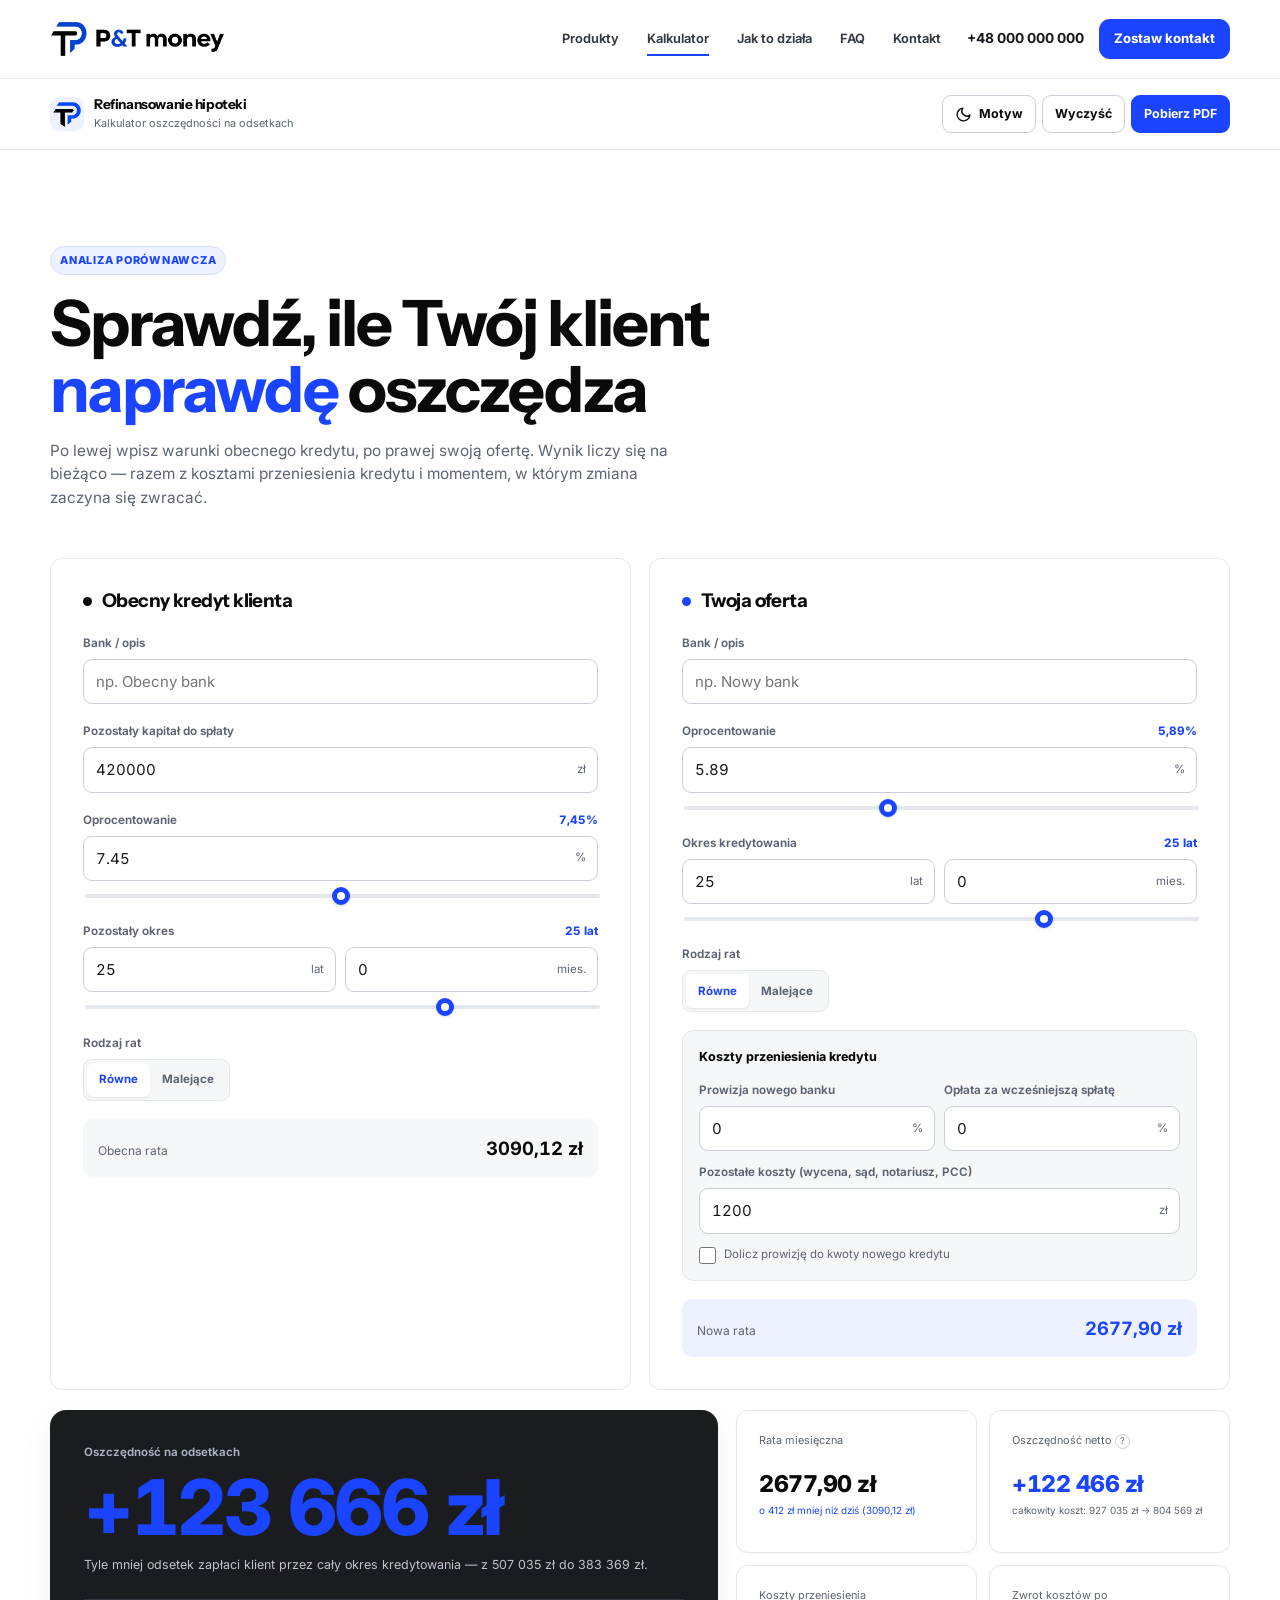
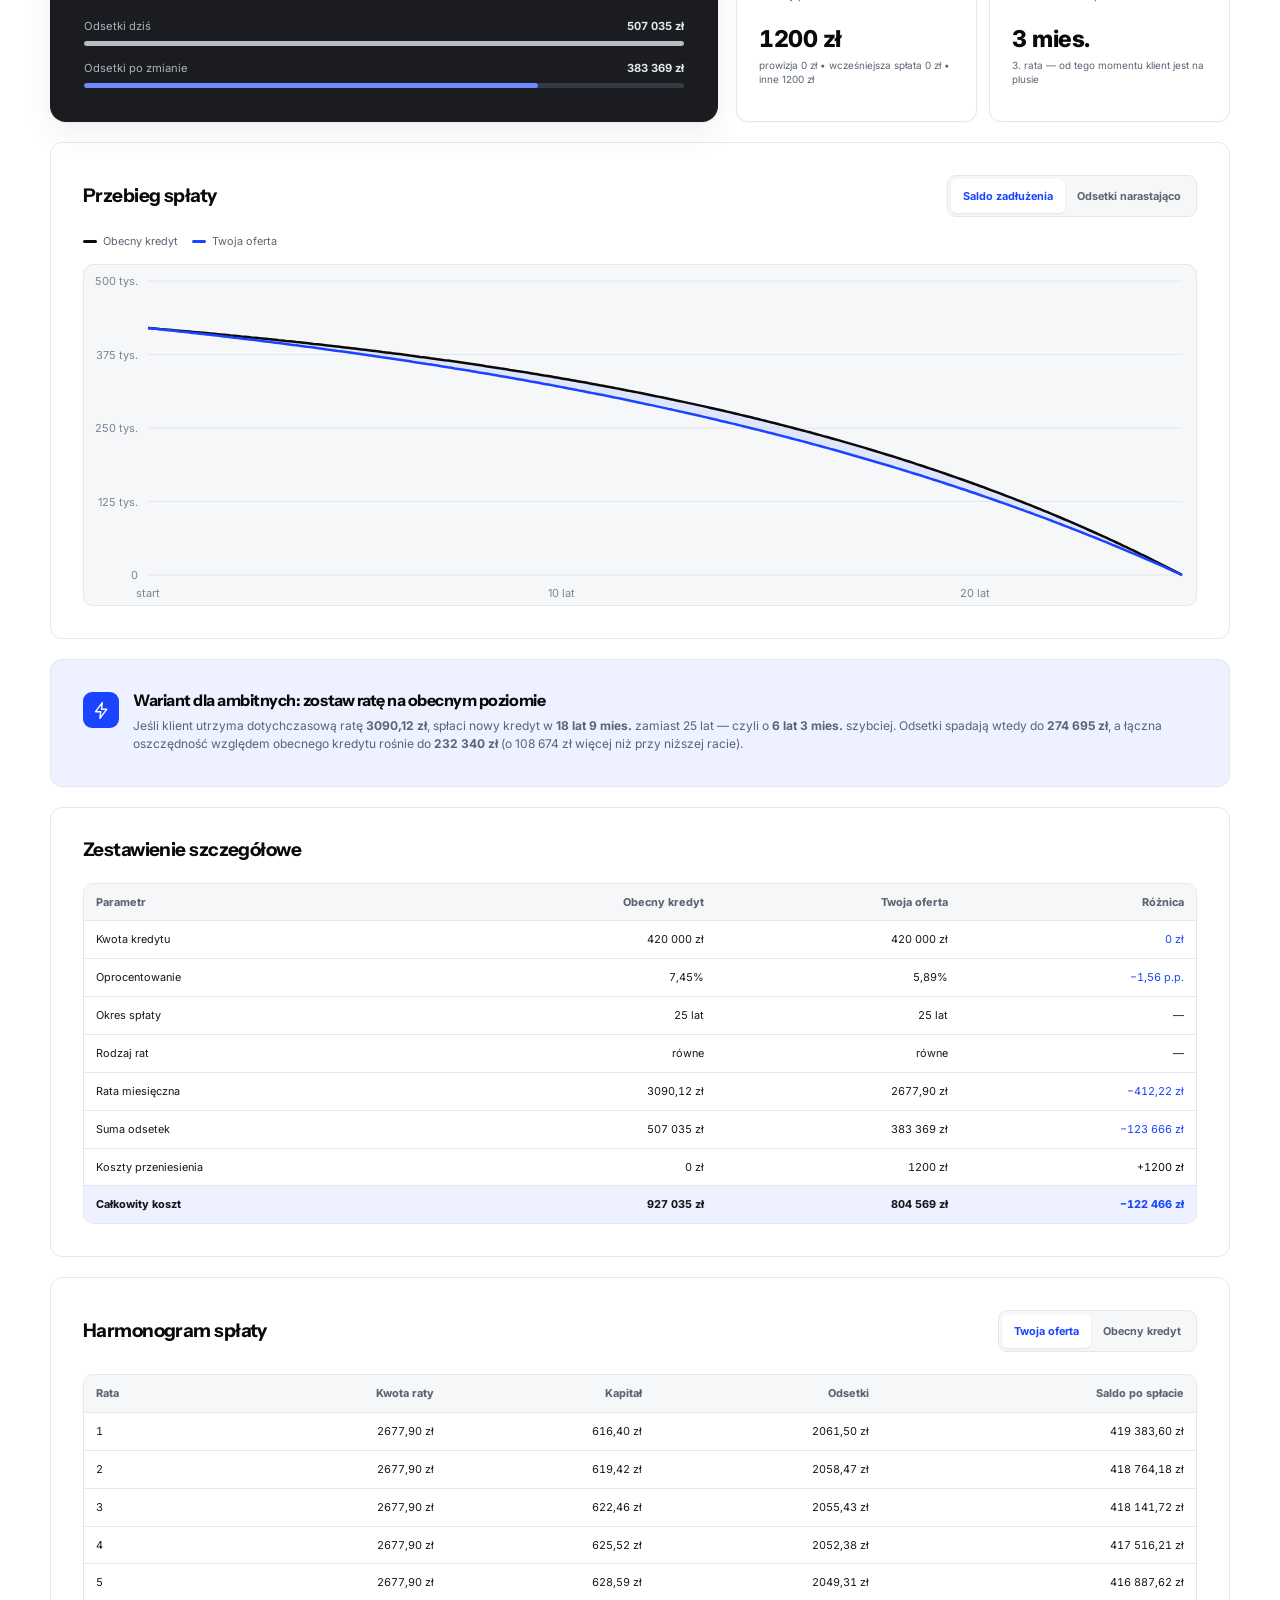
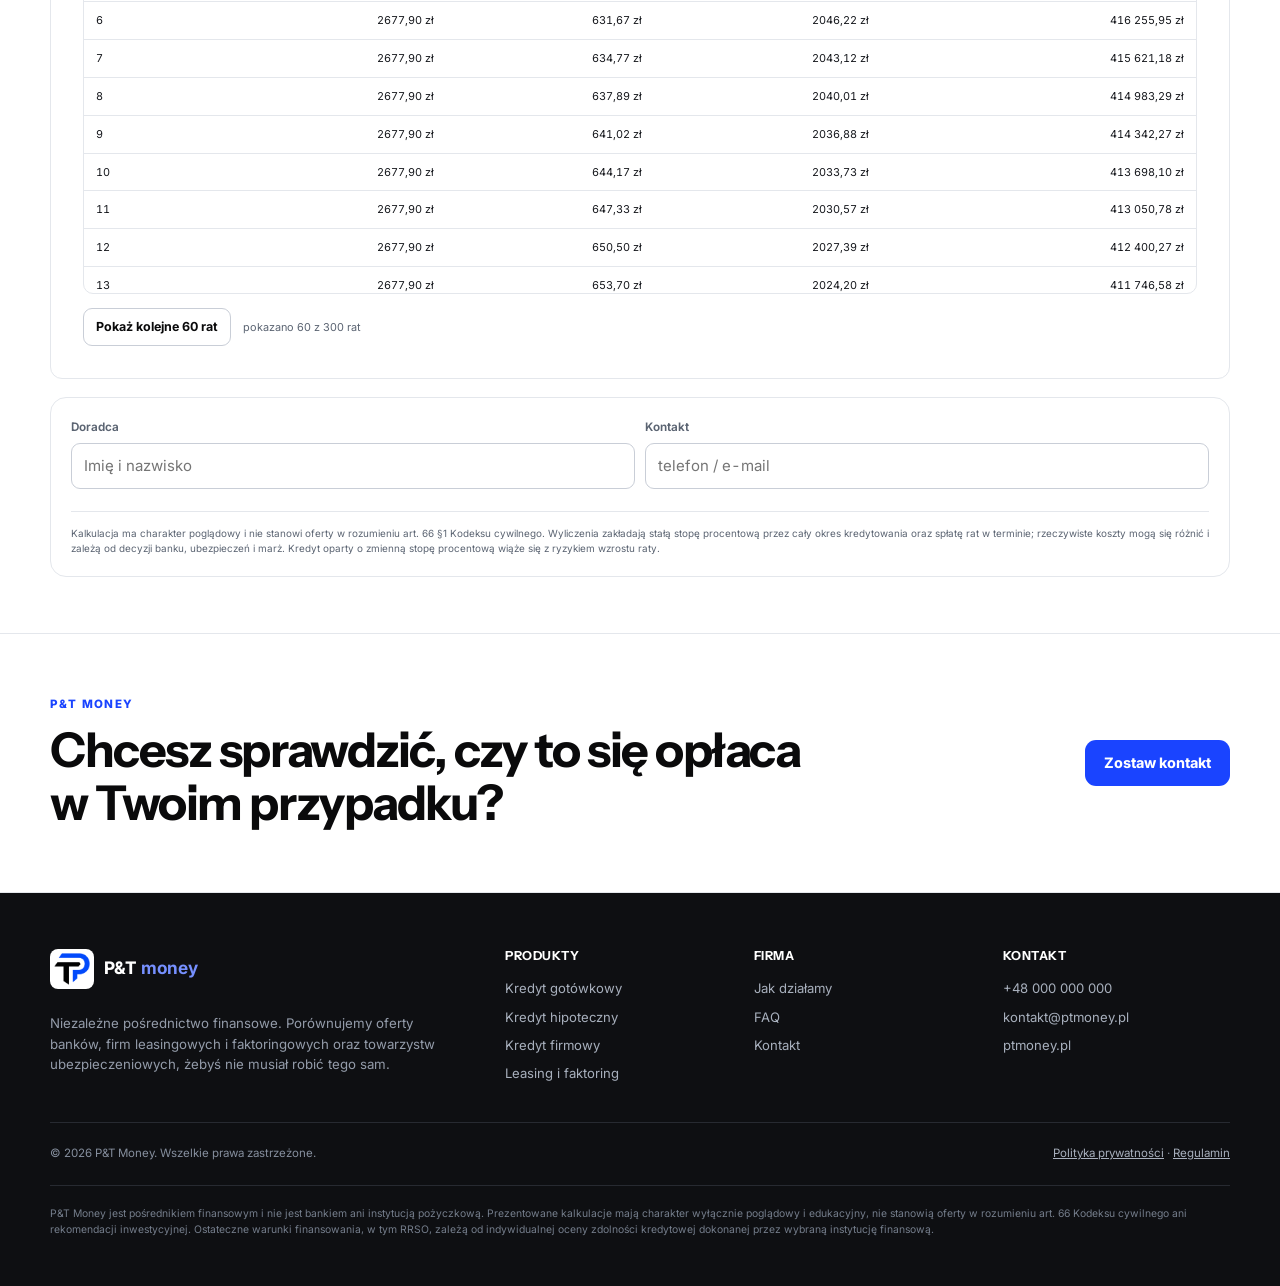
==== commit 2b9bd879: "Add files via upload" ====
--- a/kalkulator.html
+++ b/kalkulator.html
@@ -13,7 +13,7 @@
   <meta property="og:image" content="logo-horizontal.png">
   <link rel="preconnect" href="https://fonts.googleapis.com">
   <link rel="preconnect" href="https://fonts.gstatic.com" crossorigin>
-  <link href="https://fonts.googleapis.com/css2?family=Inter:wght@400;500;600;700;800&amp;display=swap" rel="stylesheet">
+  <link href="https://fonts.googleapis.com/css2?family=Instrument+Sans:wght@500;600;700&amp;family=Inter:wght@400;500;600;700&amp;display=swap" rel="stylesheet">
   <link rel="stylesheet" href="kalkulator.css">
   <script type="application/ld+json">
   {
--- a/kalkulator.css
+++ b/kalkulator.css
@@ -326,3 +326,26 @@
   .foot__adv { grid-template-columns: 1fr 1fr; }
   input, button { color: #000 !important; }
 }
+
+/* Agency visual alignment with the main P&T Money site */
+:root { --shadow: 0 1px 2px rgba(10,10,11,.05), 0 12px 32px rgba(10,10,11,.06); --shadow-hover: 0 1px 2px rgba(10,10,11,.06), 0 16px 36px rgba(10,10,11,.08); }
+body { background: #fff; }
+h1,h2,h3,.brand__name { font-family: "Instrument Sans", Inter, ui-sans-serif, system-ui, sans-serif; letter-spacing: -.03em; }
+h1 { line-height: 1.03; font-weight: 700; }
+.site-header { background: var(--surface); backdrop-filter: none; -webkit-backdrop-filter: none; }
+.desktop-nav a { position: relative; }
+.desktop-nav a::after { content:""; position:absolute; left:0; bottom:-7px; width:0; height:2px; background:var(--blue); transition:width .2s var(--ease); }
+.desktop-nav a:hover::after,.desktop-nav a[aria-current="page"]::after { width:100%; }
+.calc-toolbar { border-bottom-color: var(--line); }
+.hero { padding-top: 76px; padding-bottom: 48px; }
+.hero p { max-width: 62ch; }
+.card { border-radius: 12px; box-shadow: none; border-color: var(--line); }
+.card:hover { box-shadow: var(--shadow); }
+.card__head { border-bottom-color: var(--line); }
+.grid-2 { gap: 18px; }
+.field input,.field select { border-radius: 9px; }
+.result,.summary,.callout { border-radius: 10px; }
+.num,.money,.big,.metric__val,[data-money] { font-variant-numeric: tabular-nums; letter-spacing: .015em; }
+footer,.footer { border-top: 1px solid var(--line); }
+@media (min-width:900px){ .hero { padding-top: 96px; } }
+
